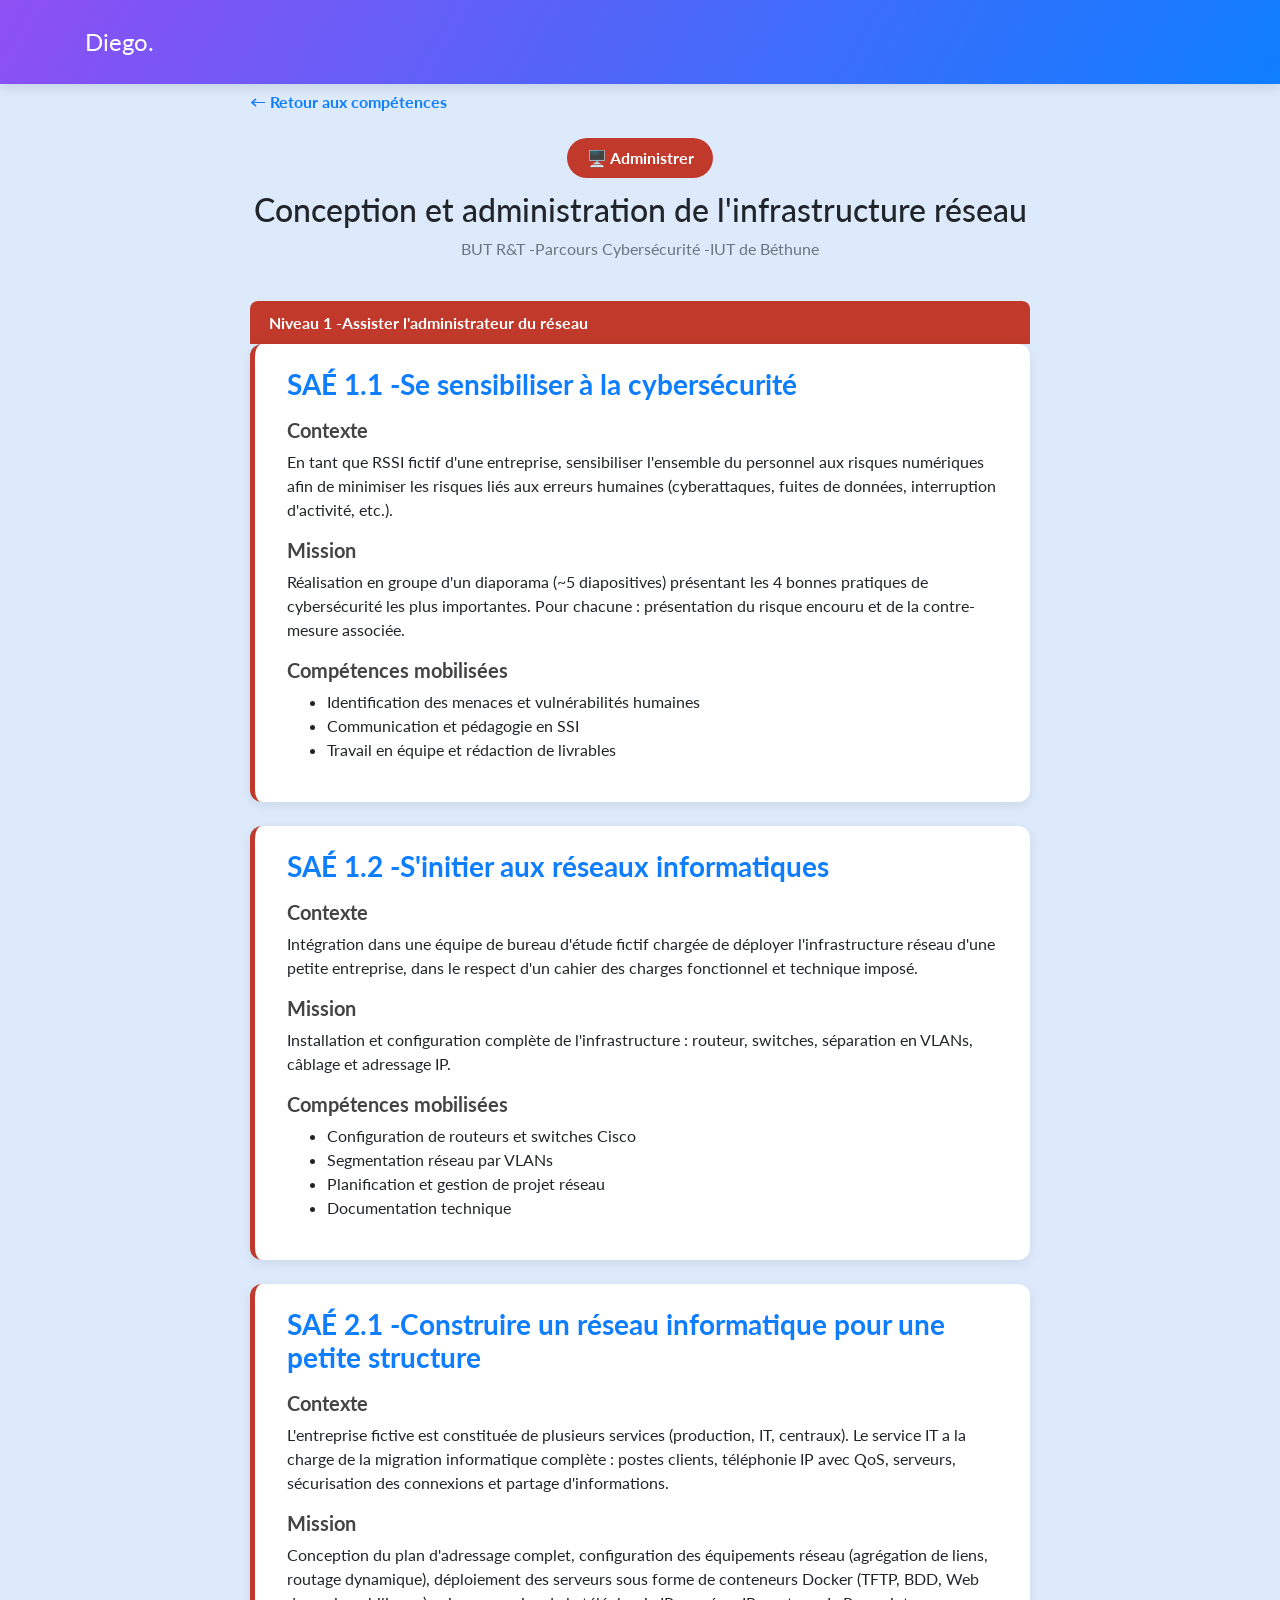
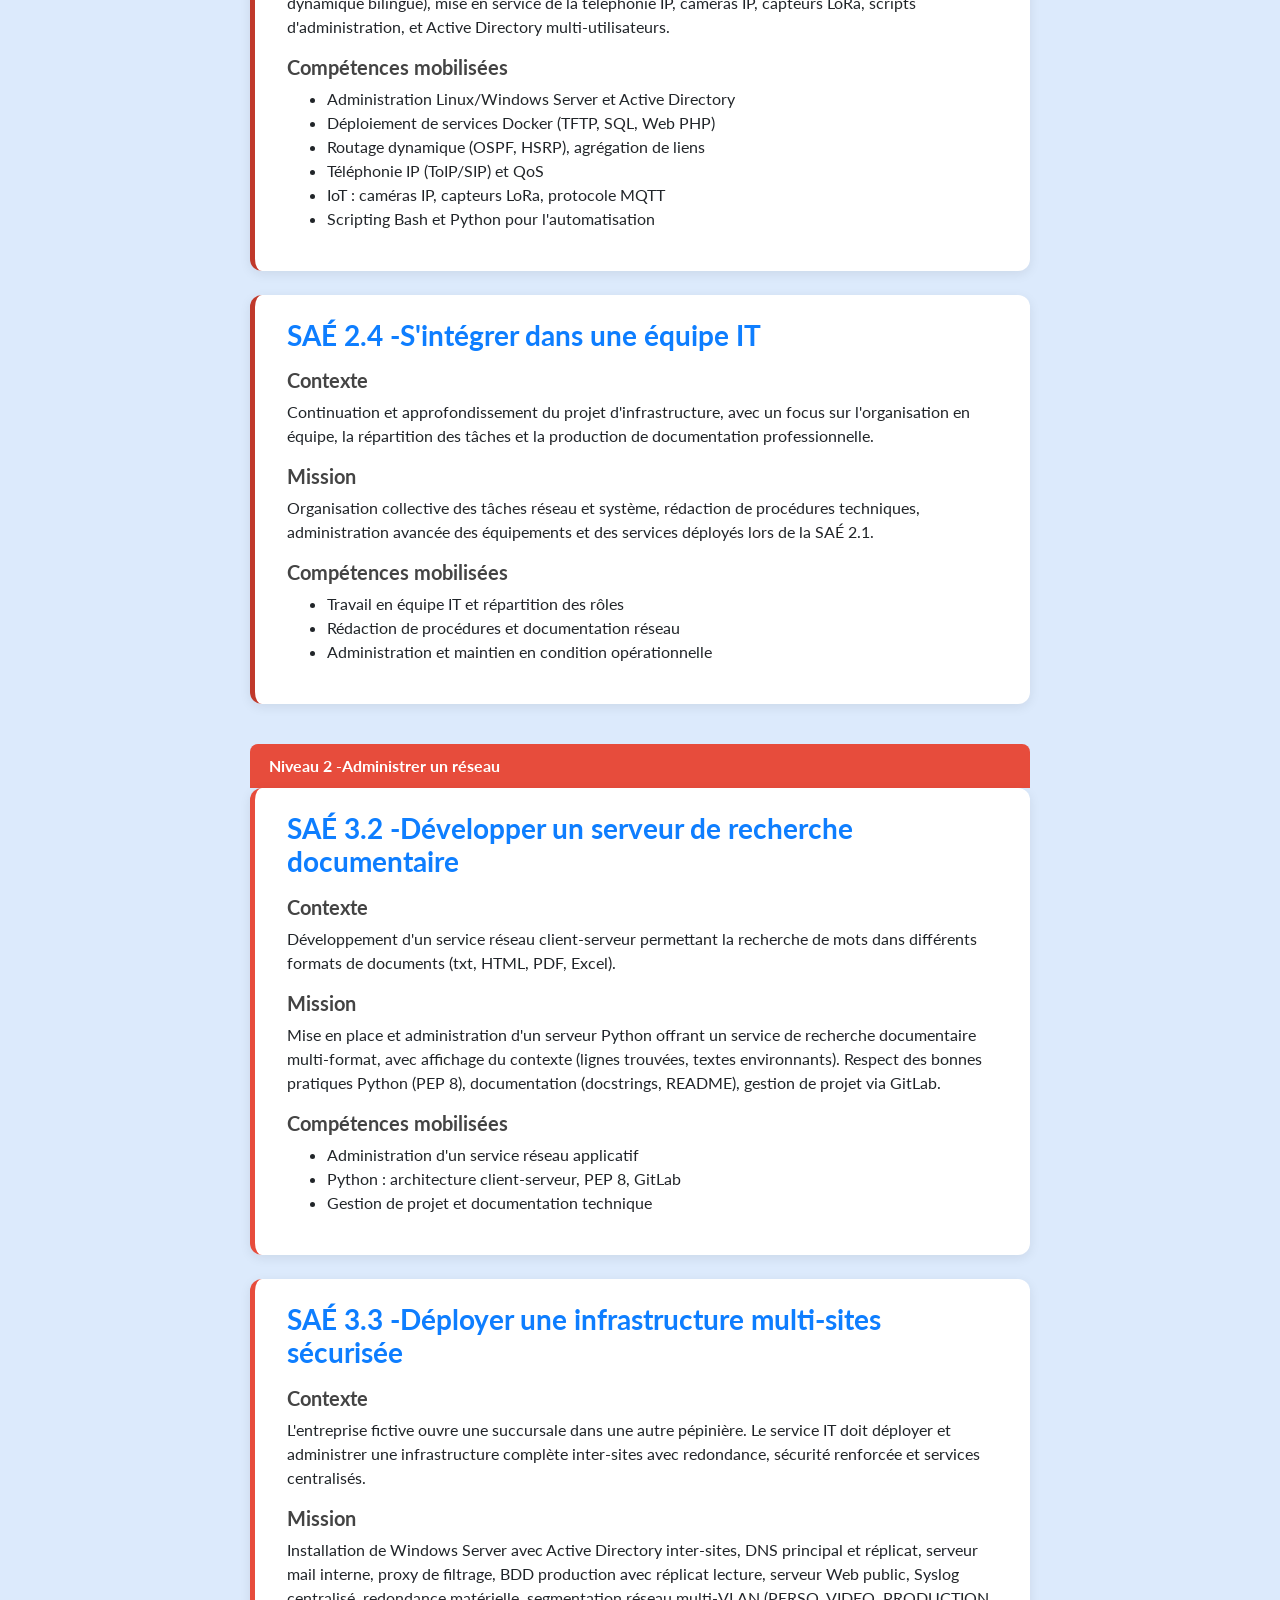
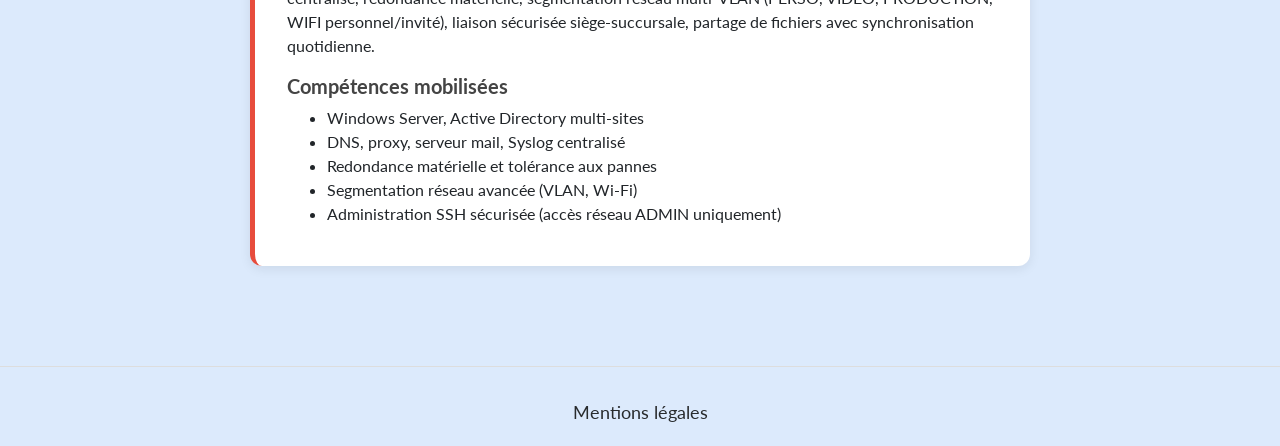
==== competences/administrer.html @ 472c05e6 "Add files via upload" ====
<!DOCTYPE html>
<html lang="fr">
<head>
  <meta charset="utf-8">
  <meta name="viewport" content="width=device-width, initial-scale=1">
  <title>Administrer -Diego Mena</title>
  <link rel="stylesheet" href="https://maxcdn.bootstrapcdn.com/bootstrap/4.0.0/css/bootstrap.min.css">
  <link rel="stylesheet" type="text/css" href="../style.css">
</head>
<body style="background-color: rgb(220, 234, 252);">
  <nav class="navbar fixed-top navbar-expand-lg navbar-dark page-navbar gradient">
    <div class="container">
      <a class="navbar-brand logo" href="../cv.html#accueil">Diego.</a>
    </div>
  </nav>

  <div class="sae-page">
    <a href="../cv.html#competences" class="back-btn">← Retour aux compétences</a>
    <div class="sae-header">
      <span class="badge-competence" style="background:#c0392b;">🖥️ Administrer</span>
      <h2>Conception et administration de l'infrastructure réseau</h2>
      <p class="text-muted">BUT R&T -Parcours Cybersécurité -IUT de Béthune</p>
    </div>

    <!-- NIVEAU 1 -->
    <div class="niveau-section">
      <div class="niveau-header" style="background:#c0392b;">Niveau 1 -Assister l'administrateur du réseau</div>

      <div class="sae-card" style="border-left-color:#c0392b;">
        <h3>SAÉ 1.1 -Se sensibiliser à la cybersécurité</h3>
        <h5>Contexte</h5>
        <p>En tant que RSSI fictif d'une entreprise, sensibiliser l'ensemble du personnel aux risques numériques afin de minimiser les risques liés aux erreurs humaines (cyberattaques, fuites de données, interruption d'activité, etc.).</p>
        <h5>Mission</h5>
        <p>Réalisation en groupe d'un diaporama (~5 diapositives) présentant les 4 bonnes pratiques de cybersécurité les plus importantes. Pour chacune : présentation du risque encouru et de la contre-mesure associée.</p>
        <h5>Compétences mobilisées</h5>
        <ul>
          <li>Identification des menaces et vulnérabilités humaines</li>
          <li>Communication et pédagogie en SSI</li>
          <li>Travail en équipe et rédaction de livrables</li>
        </ul>
      </div>

      <div class="sae-card" style="border-left-color:#c0392b;">
        <h3>SAÉ 1.2 -S'initier aux réseaux informatiques</h3>
        <h5>Contexte</h5>
        <p>Intégration dans une équipe de bureau d'étude fictif chargée de déployer l'infrastructure réseau d'une petite entreprise, dans le respect d'un cahier des charges fonctionnel et technique imposé.</p>
        <h5>Mission</h5>
        <p>Installation et configuration complète de l'infrastructure : routeur, switches, séparation en VLANs, câblage et adressage IP. </p>
        <h5>Compétences mobilisées</h5>
        <ul>
          <li>Configuration de routeurs et switches Cisco</li>
          <li>Segmentation réseau par VLANs</li>
          <li>Planification et gestion de projet réseau</li>
          <li>Documentation technique</li>
        </ul>
      </div>

      <div class="sae-card" style="border-left-color:#c0392b;">
        <h3>SAÉ 2.1 -Construire un réseau informatique pour une petite structure</h3>
        <h5>Contexte</h5>
        <p>L'entreprise fictive est constituée de plusieurs services (production, IT, centraux). Le service IT a la charge de la migration informatique complète : postes clients, téléphonie IP avec QoS, serveurs, sécurisation des connexions et partage d'informations.</p>
        <h5>Mission</h5>
        <p>Conception du plan d'adressage complet, configuration des équipements réseau (agrégation de liens, routage dynamique), déploiement des serveurs sous forme de conteneurs Docker (TFTP, BDD, Web dynamique bilingue), mise en service de la téléphonie IP, caméras IP, capteurs LoRa, scripts d'administration, et Active Directory multi-utilisateurs.</p>
        <h5>Compétences mobilisées</h5>
        <ul>
          <li>Administration Linux/Windows Server et Active Directory</li>
          <li>Déploiement de services Docker (TFTP, SQL, Web PHP)</li>
          <li>Routage dynamique (OSPF, HSRP), agrégation de liens</li>
          <li>Téléphonie IP (ToIP/SIP) et QoS</li>
          <li>IoT : caméras IP, capteurs LoRa, protocole MQTT</li>
          <li>Scripting Bash et Python pour l'automatisation</li>
        </ul>
      </div>

      <div class="sae-card" style="border-left-color:#c0392b;">
        <h3>SAÉ 2.4 -S'intégrer dans une équipe IT</h3>
        <h5>Contexte</h5>
        <p>Continuation et approfondissement du projet d'infrastructure, avec un focus sur l'organisation en équipe, la répartition des tâches et la production de documentation professionnelle.</p>
        <h5>Mission</h5>
        <p>Organisation collective des tâches réseau et système, rédaction de procédures techniques, administration avancée des équipements et des services déployés lors de la SAÉ 2.1.</p>
        <h5>Compétences mobilisées</h5>
        <ul>
          <li>Travail en équipe IT et répartition des rôles</li>
          <li>Rédaction de procédures et documentation réseau</li>
          <li>Administration et maintien en condition opérationnelle</li>
        </ul>
      </div>
    </div>

    <!-- NIVEAU 2 -->
    <div class="niveau-section">
      <div class="niveau-header" style="background:#e74c3c;">Niveau 2 -Administrer un réseau</div>

      <div class="sae-card" style="border-left-color:#e74c3c;">
        <h3>SAÉ 3.2 -Développer un serveur de recherche documentaire</h3>
        <h5>Contexte</h5>
        <p>Développement d'un service réseau client-serveur permettant la recherche de mots dans différents formats de documents (txt, HTML, PDF, Excel).</p>
        <h5>Mission</h5>
        <p>Mise en place et administration d'un serveur Python offrant un service de recherche documentaire multi-format, avec affichage du contexte (lignes trouvées, textes environnants). Respect des bonnes pratiques Python (PEP 8), documentation (docstrings, README), gestion de projet via GitLab.</p>
        <h5>Compétences mobilisées</h5>
        <ul>
          <li>Administration d'un service réseau applicatif</li>
          <li>Python : architecture client-serveur, PEP 8, GitLab</li>
          <li>Gestion de projet et documentation technique</li>
        </ul>
      </div>

      <div class="sae-card" style="border-left-color:#e74c3c;">
        <h3>SAÉ 3.3 -Déployer une infrastructure multi-sites sécurisée</h3>
        <h5>Contexte</h5>
        <p>L'entreprise fictive ouvre une succursale dans une autre pépinière. Le service IT doit déployer et administrer une infrastructure complète inter-sites avec redondance, sécurité renforcée et services centralisés.</p>
        <h5>Mission</h5>
        <p>Installation de Windows Server avec Active Directory inter-sites, DNS principal et réplicat, serveur mail interne, proxy de filtrage, BDD production avec réplicat lecture, serveur Web public, Syslog centralisé, redondance matérielle, segmentation réseau multi-VLAN (PERSO, VIDEO, PRODUCTION, WIFI personnel/invité), liaison sécurisée siège-succursale, partage de fichiers avec synchronisation quotidienne.</p>
        <h5>Compétences mobilisées</h5>
        <ul>
          <li>Windows Server, Active Directory multi-sites</li>
          <li>DNS, proxy, serveur mail, Syslog centralisé</li>
          <li>Redondance matérielle et tolérance aux pannes</li>
          <li>Segmentation réseau avancée (VLAN, Wi-Fi)</li>
          <li>Administration SSH sécurisée (accès réseau ADMIN uniquement)</li>
        </ul>
      </div>

    </div>

  </div>

  <footer class="page-footer">
    <div class="container">
      <a href="../mentionslegales.html">Mentions légales</a>
    </div>
  </footer>
</body>
</html>
---- style.css ----
@import url("https://fonts.googleapis.com/css?family=Lato:300,400");

body {
    font-family: 'Lato', sans-serif;
    background-color: rgb(220, 234, 252);
}

.page-navbar.navbar {
    box-shadow: 0 4px 10px rgba(0, 0, 0, 0.1);
}

.page-navbar .navbar-nav .nav-item a {
    font-weight: bold;
}

.page-navbar.navbar-dark .navbar-nav .nav-link {
    color: #fff;
}

.page-navbar .logo {
    font-size: 1.5rem;
}

.page-navbar.fixed-top + .page {
    padding-top: 62px;
}

.gradient {
    background: linear-gradient(120deg, #8e4ff3, #0e7eff);
    color: #fff !important;
}

.cv-block {
    padding-bottom: 60px;
    padding-top: 60px;
}

.cv-block.info {
    padding-top: 70px;
}

.cv-block.info h2 {
    font-weight: bold;
    margin-bottom: 40px;
}

.cv-block.info h3 {
    font-size: 1.3rem;
}

.cv-block.info .group {
    max-width: 800px;
    margin: auto;
}

.cv-block.info .group:not(:first-child) {
    margin-top: 90px;
}

.cv-block.info .group .period {
    font-size: 0.8rem;
    font-weight: bold;
    margin-top: 4px;
    color: #6c757d;
    opacity: 0.8;
}

.cv-block.info .group .organization {
    font-size: 0.85em;
    background-color: #0b84d4;
    display: inline-block;
    color: #fff;
    padding: 2px 8px;
    border-radius: 2em;
}

.cv-block.info .group .item {
    padding-bottom: 10px;
    margin-bottom: 25px;
    border-bottom: 1px solid #eee;
}

.cv-block.info .group h2 + .item {
    padding-top: 25px;
    border-top: 1px solid #eee;
}

.cv-block.info .group .item .row {
    margin-bottom: 5px;
}

.cv-block.info .hobbies p {
    max-width: 700px;
    margin: auto;
    font-size: 1.2em;
}

.page-footer {
    padding-top: 32px;
    border-top: 1px solid #ddd;
    text-align: center;
    padding-bottom: 20px;
}

.page-footer a {
    display: inline-block;
    margin: 0px 10px;
    color: #282b2d;
    font-size: 18px;
}

.page-footer .social-icons {
    margin-top: 20px;
    margin-bottom: 16px;
}

.styled-table {
    border-collapse: collapse;
    width: 100%;
    margin-top: 20px;
}

.styled-table th,
.styled-table td {
    padding: 10px;
    border: 1px solid rgb(110, 150, 206);
    text-align: left;
    background-color: #c8defc;
}

.styled-table th {
    background-color: #96c0f8;
    font-weight: bold;
}

img {
    margin-bottom: 20px;
}

@media (min-width: 768px) {
    .cv-block {
        padding-bottom: 120px;
        padding-top: 120px;
    }

    .cv-block.info .group .period {
        float: right;
    }
}

@media (min-width: 576px) {
    .navbar {
        padding-top: 1.2rem;
        padding-bottom: 1.2rem;
    }

    .portfolio-navbar.fixed-top + .page {
        padding-top: 6rem;
    }
}


/* ===== COMPÉTENCES GRID ===== */
.competences-grid {
  display: grid;
  grid-template-columns: repeat(auto-fit, minmax(220px, 1fr));
  gap: 1.2rem;
  margin-top: 1.5rem;
}

.competence-card {
  display: flex;
  flex-direction: column;
  align-items: center;
  text-align: center;
  padding: 1.8rem 1.2rem;
  border-radius: 12px;
  background: #fff;
  border: 2px solid var(--accent, #0e7eff);
  box-shadow: 0 3px 12px rgba(0,0,0,0.07);
  text-decoration: none;
  color: #282b2d;
  transition: transform 0.2s ease, box-shadow 0.2s ease;
}

.competence-card:hover {
  transform: translateY(-5px);
  box-shadow: 0 8px 24px rgba(0,0,0,0.14);
  text-decoration: none;
  color: #282b2d;
}

.competence-card .competence-icon {
  font-size: 2.4rem;
  margin-bottom: 0.6rem;
}

.competence-card h4 {
  color: var(--accent, #0e7eff);
  font-weight: bold;
  margin-bottom: 0.5rem;
}

.competence-card p {
  font-size: 0.88rem;
  color: #555;
  flex: 1;
}

.competence-card .voir-sae {
  margin-top: 1rem;
  font-size: 0.85rem;
  font-weight: bold;
  color: var(--accent, #0e7eff);
}

/* ===== SKILL CATEGORIES ===== */
.skill-category {
  background: #fff;
  border-radius: 10px;
  padding: 1rem 1.2rem;
  height: 100%;
  border-left: 4px solid #0e7eff;
  box-shadow: 0 2px 8px rgba(0,0,0,0.06);
}

.skill-category h5 {
  font-weight: bold;
  color: #0e7eff;
  margin-bottom: 0.7rem;
}

.skill-category ul {
  padding-left: 1.1rem;
  margin: 0;
  font-size: 0.9rem;
}

.skill-category ul li {
  margin-bottom: 0.25rem;
}

/* ===== SAE PAGE ===== */
.sae-page {
  max-width: 820px;
  margin: auto;
  padding: 90px 20px 60px;
}

.sae-page .back-btn {
  display: inline-block;
  margin-bottom: 1.5rem;
  color: #0e7eff;
  font-weight: bold;
  text-decoration: none;
}

.sae-page .back-btn:hover { text-decoration: underline; }

.sae-card {
  background: #fff;
  border-radius: 12px;
  padding: 1.5rem 2rem;
  margin-bottom: 1.5rem;
  box-shadow: 0 3px 12px rgba(0,0,0,0.08);
  border-left: 5px solid #0e7eff;
}

.sae-card h3 {
  color: #0e7eff;
  font-weight: bold;
}

.sae-card h5 {
  font-weight: bold;
  margin-top: 1rem;
  color: #444;
}

.sae-header {
  text-align: center;
  margin-bottom: 2.5rem;
}

.sae-header .badge-competence {
  display: inline-block;
  padding: 0.5rem 1.2rem;
  border-radius: 2rem;
  color: #fff;
  font-weight: bold;
  font-size: 1rem;
  margin-bottom: 0.8rem;
}

/* ===== NIVEAU SECTIONS ===== */
.niveau-section {
  margin-bottom: 2.5rem;
}

.niveau-header {
  color: #fff;
  font-weight: bold;
  font-size: 1rem;
  padding: 0.6rem 1.2rem;
  border-radius: 8px 8px 0 0;
  margin-bottom: 0;
}

.niveau-section .sae-card:first-of-type {
  border-radius: 0 0 0 0;
  margin-top: 0;
}
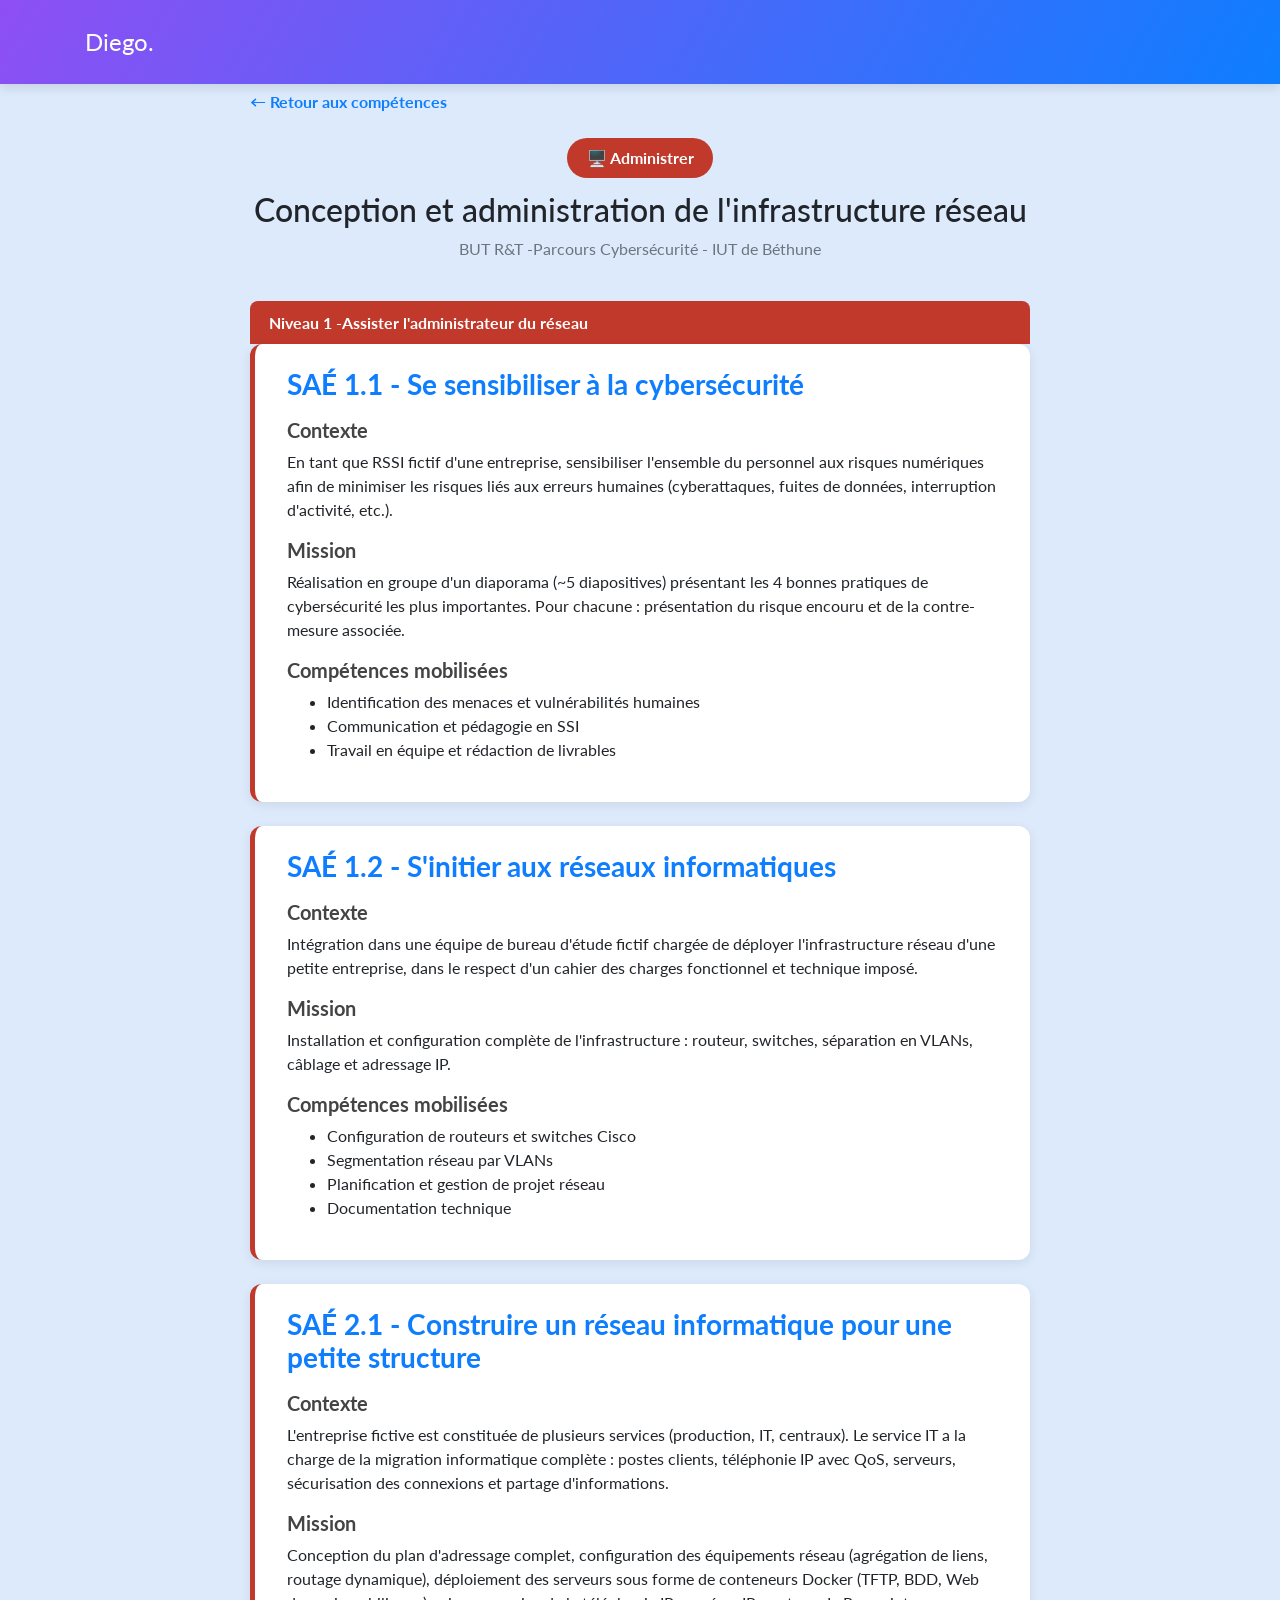
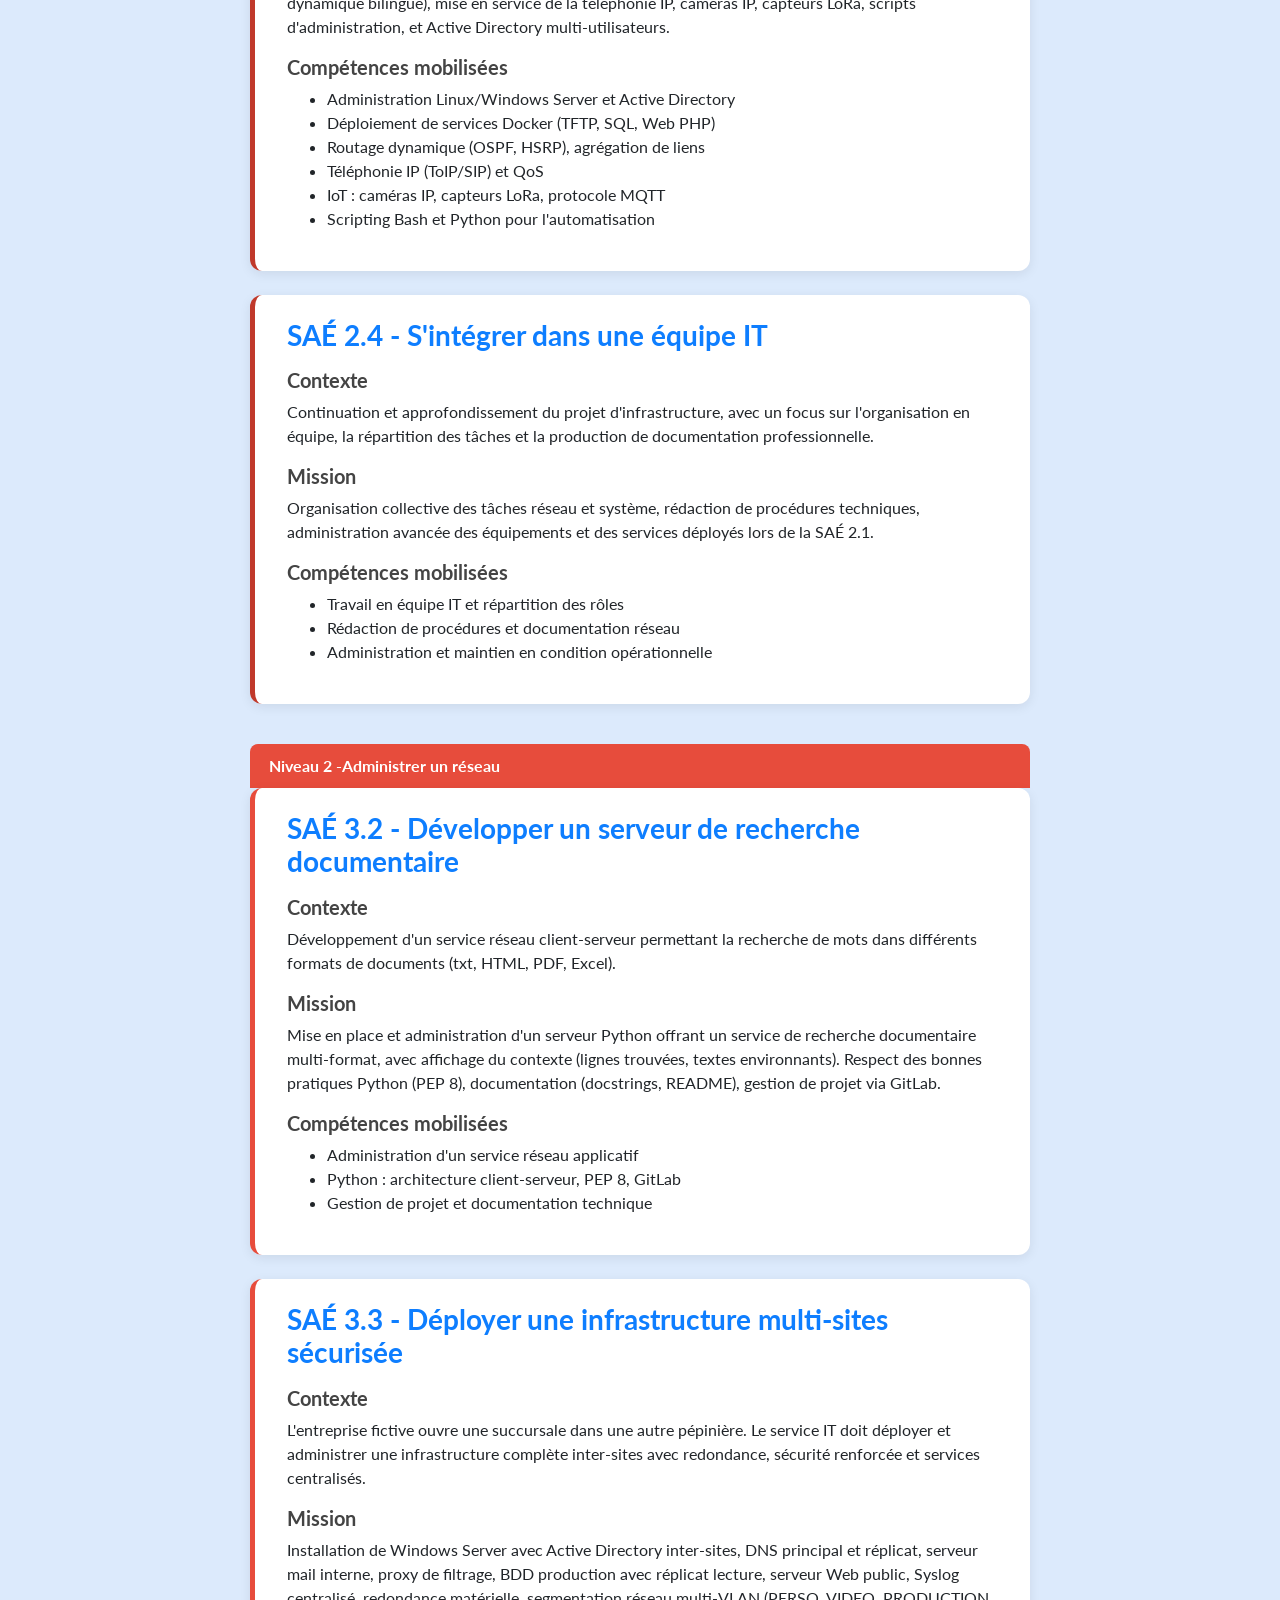
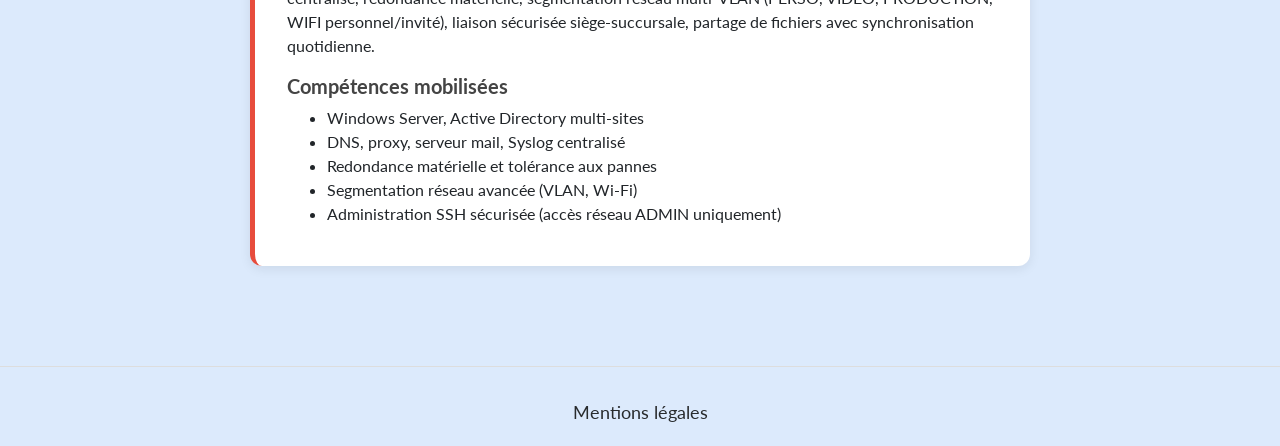
==== commit b09caa9d: "Update administrer.html" ====
--- a/competences/administrer.html
+++ b/competences/administrer.html
@@ -3,23 +3,23 @@
 <head>
   <meta charset="utf-8">
   <meta name="viewport" content="width=device-width, initial-scale=1">
-  <title>Administrer -Diego Mena</title>
+  <title>Administrer - Diego Mena</title>
   <link rel="stylesheet" href="https://maxcdn.bootstrapcdn.com/bootstrap/4.0.0/css/bootstrap.min.css">
   <link rel="stylesheet" type="text/css" href="../style.css">
 </head>
 <body style="background-color: rgb(220, 234, 252);">
   <nav class="navbar fixed-top navbar-expand-lg navbar-dark page-navbar gradient">
     <div class="container">
-      <a class="navbar-brand logo" href="../cv.html#accueil">Diego.</a>
+      <a class="navbar-brand logo" href="../index.html#accueil">Diego.</a>
     </div>
   </nav>
 
   <div class="sae-page">
-    <a href="../cv.html#competences" class="back-btn">← Retour aux compétences</a>
+    <a href="../index.html#competences" class="back-btn">← Retour aux compétences</a>
     <div class="sae-header">
       <span class="badge-competence" style="background:#c0392b;">🖥️ Administrer</span>
       <h2>Conception et administration de l'infrastructure réseau</h2>
-      <p class="text-muted">BUT R&T -Parcours Cybersécurité -IUT de Béthune</p>
+      <p class="text-muted">BUT R&T -Parcours Cybersécurité - IUT de Béthune</p>
     </div>
 
     <!-- NIVEAU 1 -->
@@ -27,7 +27,7 @@
       <div class="niveau-header" style="background:#c0392b;">Niveau 1 -Assister l'administrateur du réseau</div>
 
       <div class="sae-card" style="border-left-color:#c0392b;">
-        <h3>SAÉ 1.1 -Se sensibiliser à la cybersécurité</h3>
+        <h3>SAÉ 1.1 - Se sensibiliser à la cybersécurité</h3>
         <h5>Contexte</h5>
         <p>En tant que RSSI fictif d'une entreprise, sensibiliser l'ensemble du personnel aux risques numériques afin de minimiser les risques liés aux erreurs humaines (cyberattaques, fuites de données, interruption d'activité, etc.).</p>
         <h5>Mission</h5>
@@ -41,7 +41,7 @@
       </div>
 
       <div class="sae-card" style="border-left-color:#c0392b;">
-        <h3>SAÉ 1.2 -S'initier aux réseaux informatiques</h3>
+        <h3>SAÉ 1.2 - S'initier aux réseaux informatiques</h3>
         <h5>Contexte</h5>
         <p>Intégration dans une équipe de bureau d'étude fictif chargée de déployer l'infrastructure réseau d'une petite entreprise, dans le respect d'un cahier des charges fonctionnel et technique imposé.</p>
         <h5>Mission</h5>
@@ -56,7 +56,7 @@
       </div>
 
       <div class="sae-card" style="border-left-color:#c0392b;">
-        <h3>SAÉ 2.1 -Construire un réseau informatique pour une petite structure</h3>
+        <h3>SAÉ 2.1 - Construire un réseau informatique pour une petite structure</h3>
         <h5>Contexte</h5>
         <p>L'entreprise fictive est constituée de plusieurs services (production, IT, centraux). Le service IT a la charge de la migration informatique complète : postes clients, téléphonie IP avec QoS, serveurs, sécurisation des connexions et partage d'informations.</p>
         <h5>Mission</h5>
@@ -73,7 +73,7 @@
       </div>
 
       <div class="sae-card" style="border-left-color:#c0392b;">
-        <h3>SAÉ 2.4 -S'intégrer dans une équipe IT</h3>
+        <h3>SAÉ 2.4 - S'intégrer dans une équipe IT</h3>
         <h5>Contexte</h5>
         <p>Continuation et approfondissement du projet d'infrastructure, avec un focus sur l'organisation en équipe, la répartition des tâches et la production de documentation professionnelle.</p>
         <h5>Mission</h5>
@@ -92,7 +92,7 @@
       <div class="niveau-header" style="background:#e74c3c;">Niveau 2 -Administrer un réseau</div>
 
       <div class="sae-card" style="border-left-color:#e74c3c;">
-        <h3>SAÉ 3.2 -Développer un serveur de recherche documentaire</h3>
+        <h3>SAÉ 3.2 - Développer un serveur de recherche documentaire</h3>
         <h5>Contexte</h5>
         <p>Développement d'un service réseau client-serveur permettant la recherche de mots dans différents formats de documents (txt, HTML, PDF, Excel).</p>
         <h5>Mission</h5>
@@ -106,7 +106,7 @@
       </div>
 
       <div class="sae-card" style="border-left-color:#e74c3c;">
-        <h3>SAÉ 3.3 -Déployer une infrastructure multi-sites sécurisée</h3>
+        <h3>SAÉ 3.3 - Déployer une infrastructure multi-sites sécurisée</h3>
         <h5>Contexte</h5>
         <p>L'entreprise fictive ouvre une succursale dans une autre pépinière. Le service IT doit déployer et administrer une infrastructure complète inter-sites avec redondance, sécurité renforcée et services centralisés.</p>
         <h5>Mission</h5>
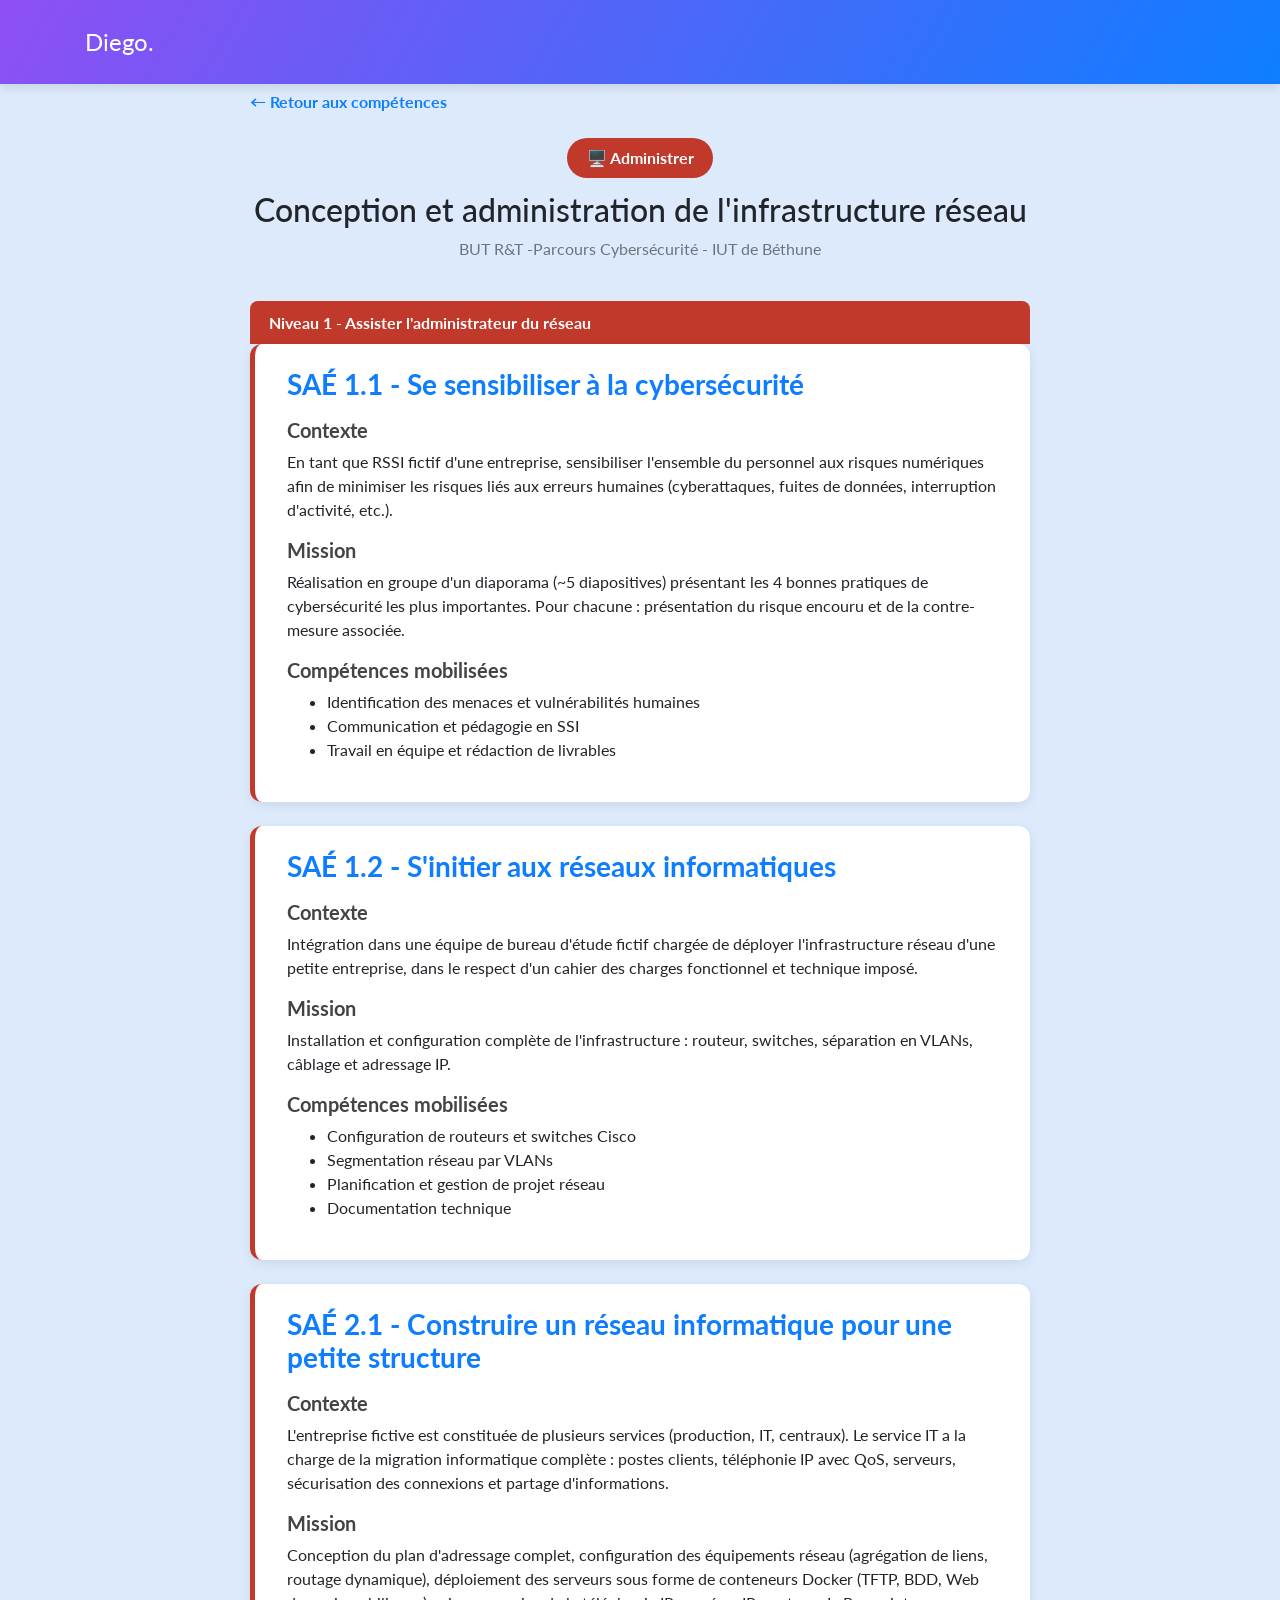
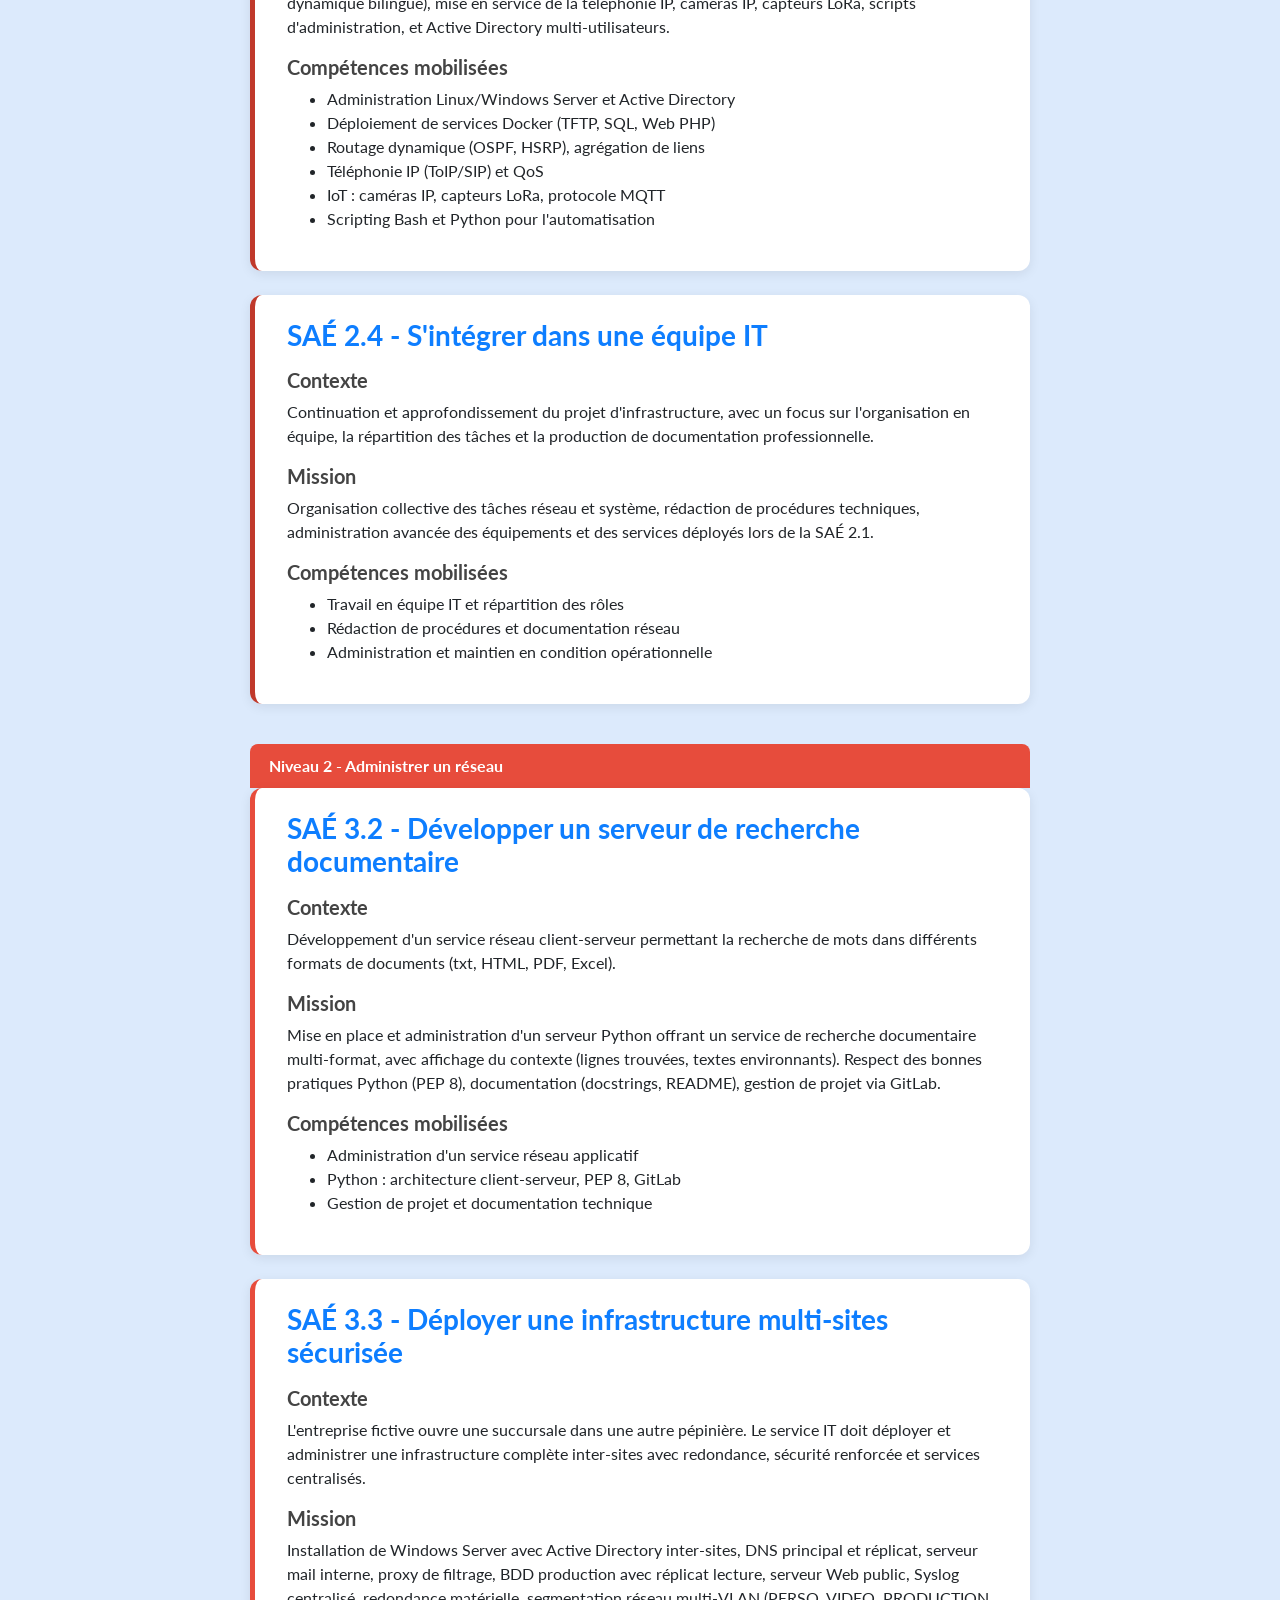
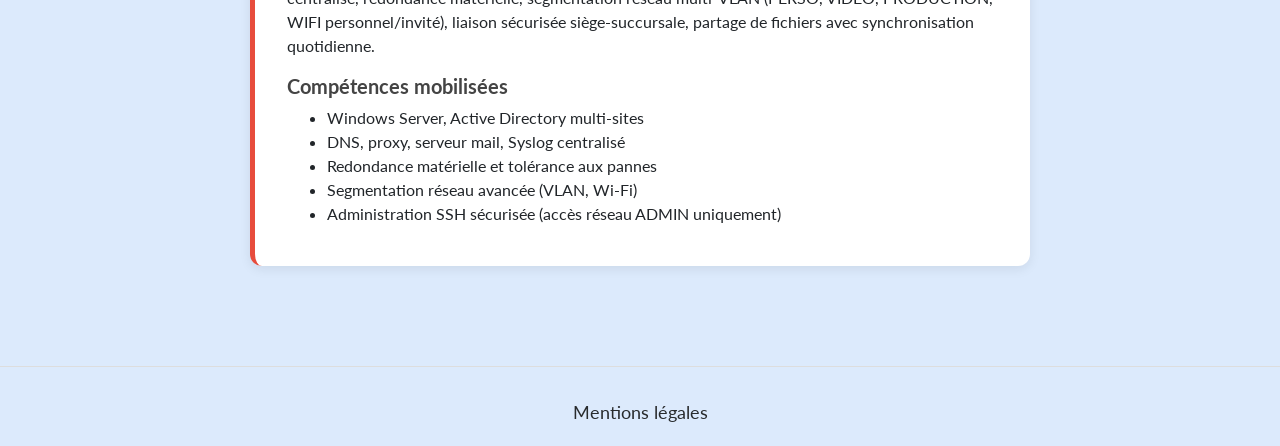
==== commit b4d860ce: "Update administrer.html" ====
--- a/competences/administrer.html
+++ b/competences/administrer.html
@@ -10,7 +10,7 @@
 <body style="background-color: rgb(220, 234, 252);">
   <nav class="navbar fixed-top navbar-expand-lg navbar-dark page-navbar gradient">
     <div class="container">
-      <a class="navbar-brand logo" href="../index.html#accueil">Diego.</a>
+      <a class="navbar-brand logo" href="../index.html">Diego.</a>
     </div>
   </nav>
 
@@ -24,7 +24,7 @@
 
     <!-- NIVEAU 1 -->
     <div class="niveau-section">
-      <div class="niveau-header" style="background:#c0392b;">Niveau 1 -Assister l'administrateur du réseau</div>
+      <div class="niveau-header" style="background:#c0392b;">Niveau 1 - Assister l'administrateur du réseau</div>
 
       <div class="sae-card" style="border-left-color:#c0392b;">
         <h3>SAÉ 1.1 - Se sensibiliser à la cybersécurité</h3>
@@ -89,7 +89,7 @@
 
     <!-- NIVEAU 2 -->
     <div class="niveau-section">
-      <div class="niveau-header" style="background:#e74c3c;">Niveau 2 -Administrer un réseau</div>
+      <div class="niveau-header" style="background:#e74c3c;">Niveau 2 - Administrer un réseau</div>
 
       <div class="sae-card" style="border-left-color:#e74c3c;">
         <h3>SAÉ 3.2 - Développer un serveur de recherche documentaire</h3>
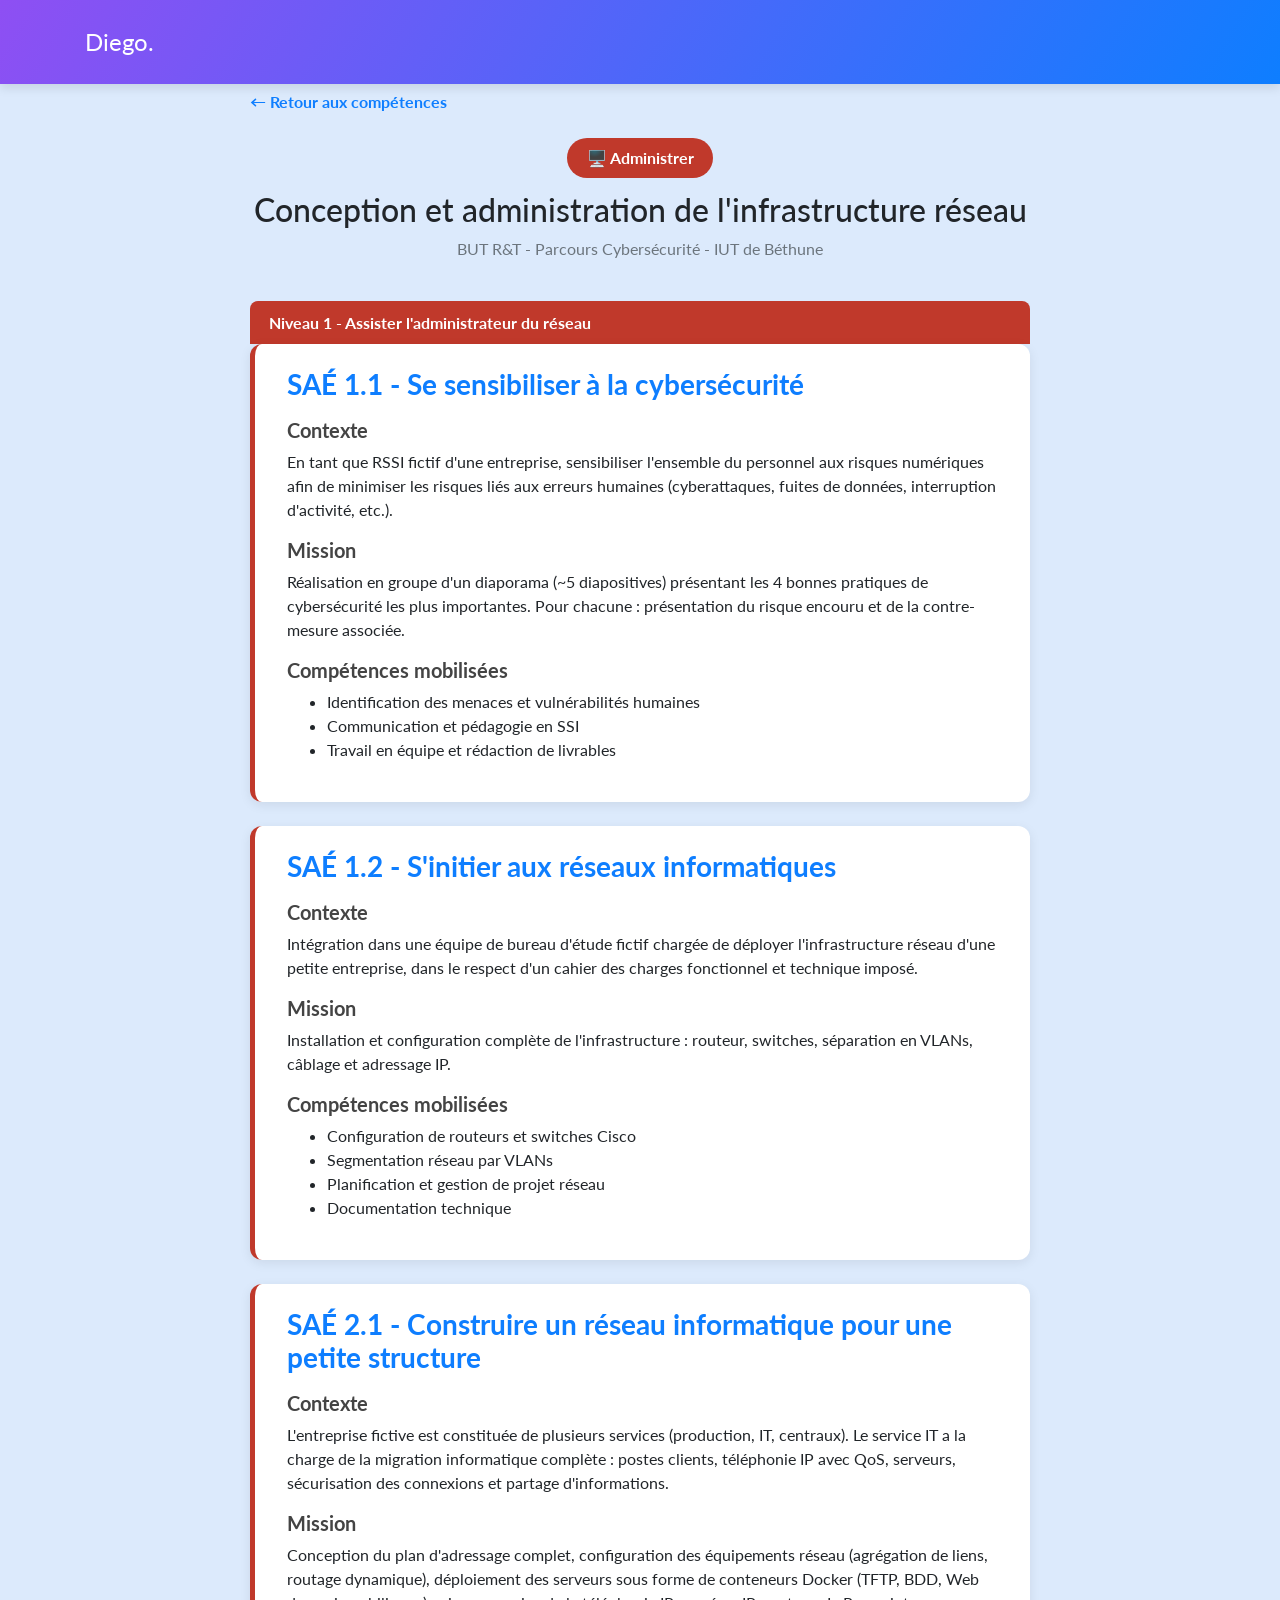
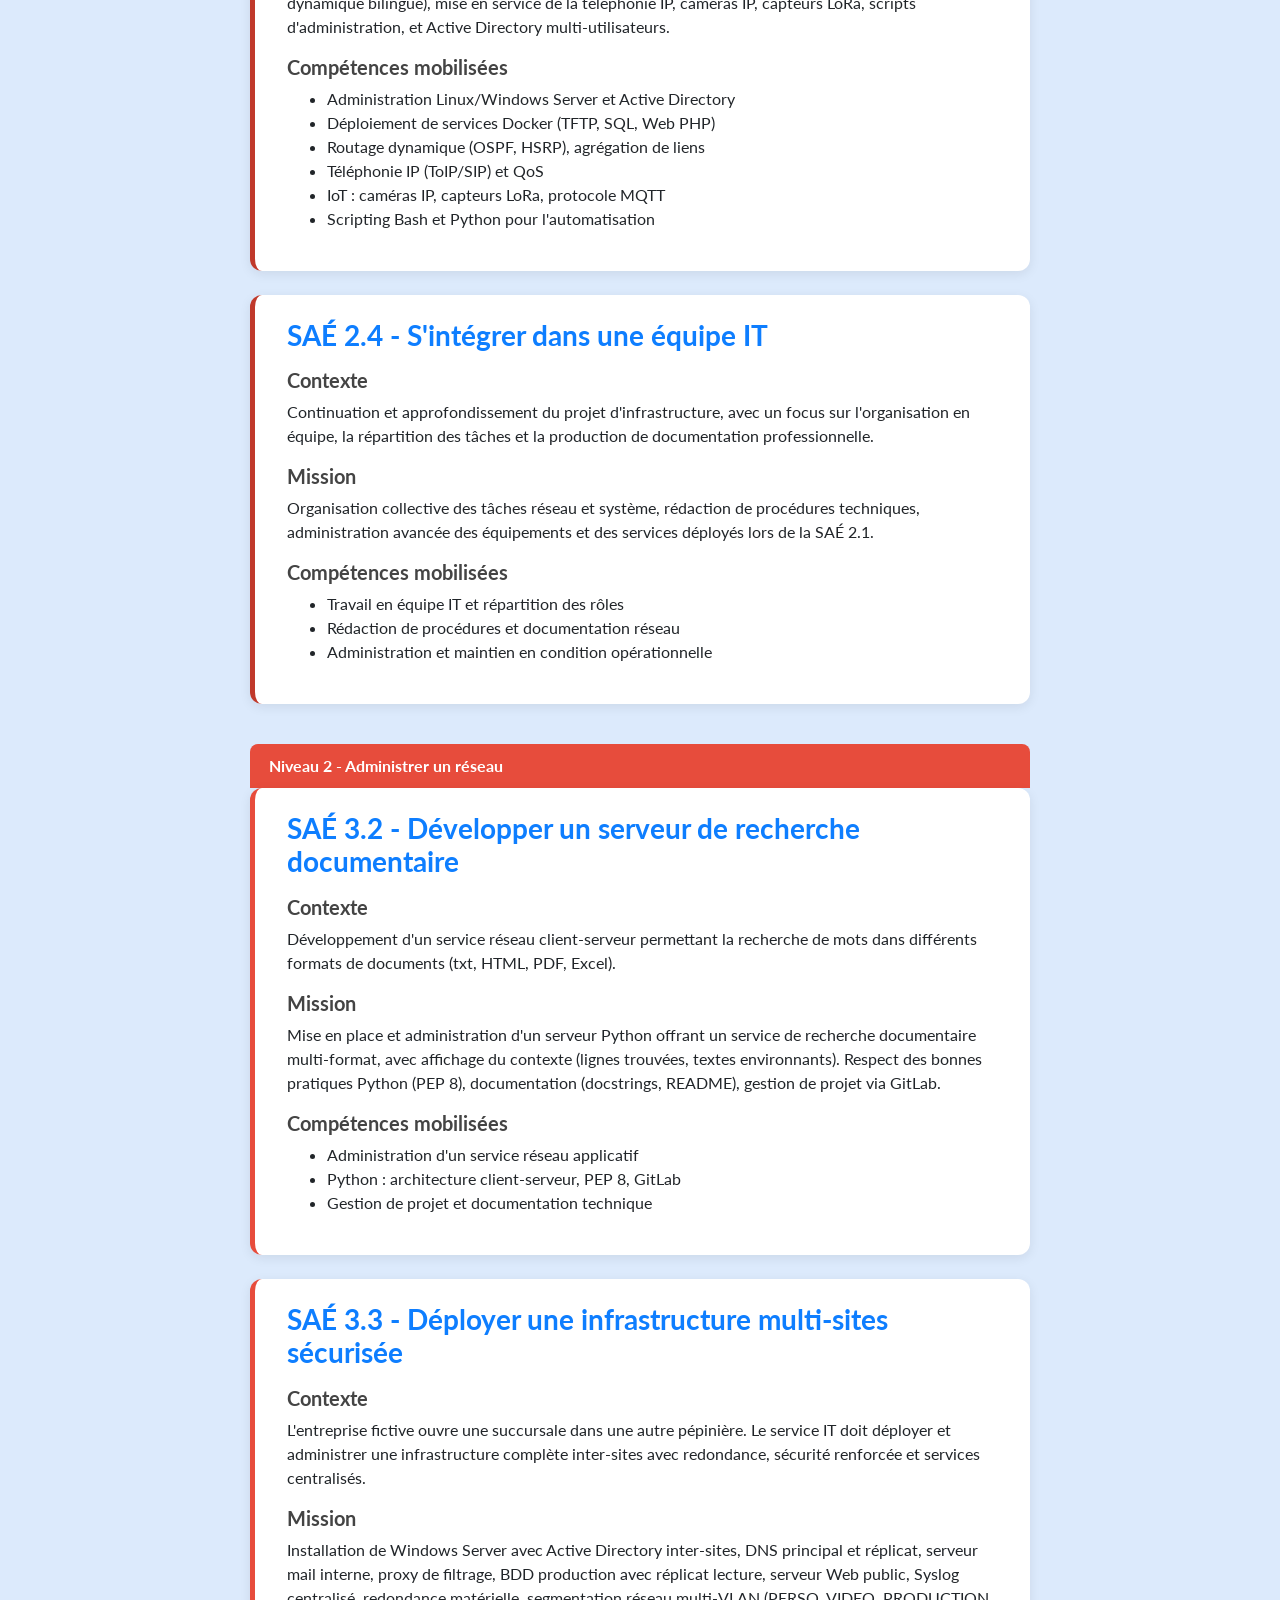
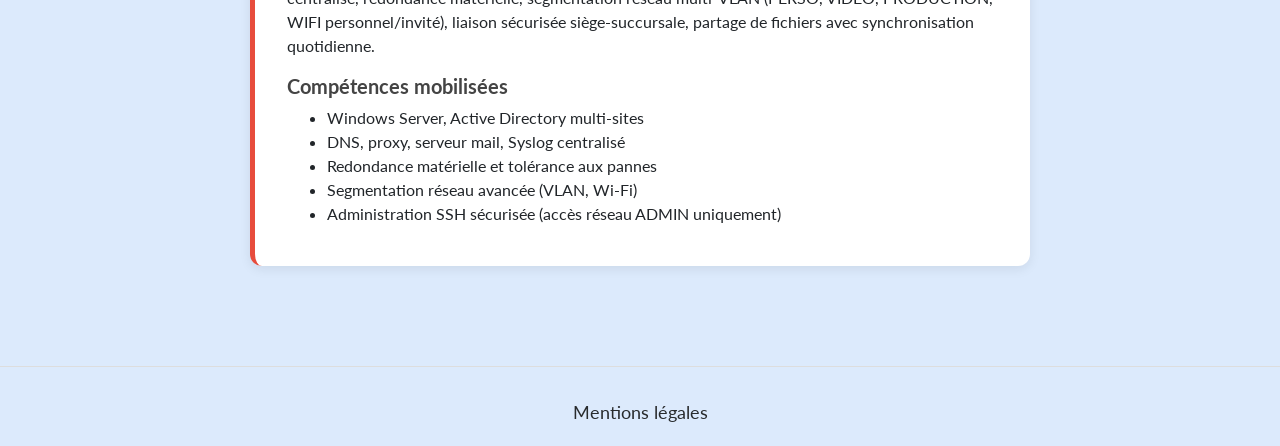
==== commit b1edd48a: "Update administrer.html" ====
--- a/competences/administrer.html
+++ b/competences/administrer.html
@@ -19,7 +19,7 @@
     <div class="sae-header">
       <span class="badge-competence" style="background:#c0392b;">🖥️ Administrer</span>
       <h2>Conception et administration de l'infrastructure réseau</h2>
-      <p class="text-muted">BUT R&T -Parcours Cybersécurité - IUT de Béthune</p>
+      <p class="text-muted">BUT R&T - Parcours Cybersécurité - IUT de Béthune</p>
     </div>
 
     <!-- NIVEAU 1 -->
